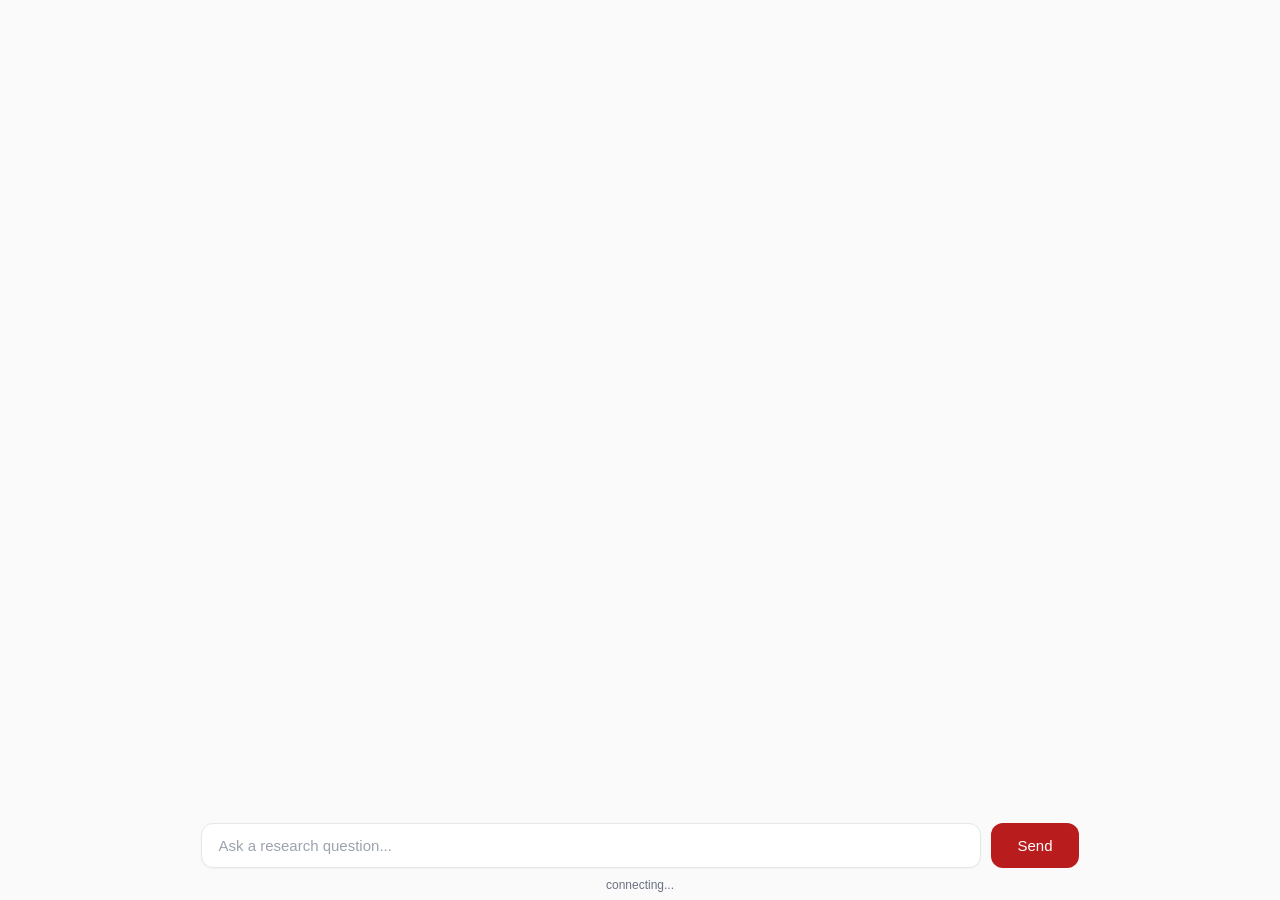
==== frontend/index.html @ 161e6a88 "added basic frontend" ====
<!DOCTYPE html>
<html lang="en">
<head>
<meta charset="UTF-8">
<meta name="viewport" content="width=device-width, initial-scale=1.0">
<title>Research Agent</title>
<style>
  :root {
    --red: #b91c1c;
    --red-hover: #991b1b;
    --red-tint: #fef2f2;
    --red-border: #fecaca;
    --bg: #fafafa;
    --surface: #ffffff;
    --border: #e5e7eb;
    --text: #111827;
    --text-secondary: #6b7280;
    --agent-bg: #f3f4f6;
  }

  * { box-sizing: border-box; margin: 0; padding: 0; }

  html, body { height: 100%; }

  body {
    font-family: Inter, -apple-system, BlinkMacSystemFont, "Segoe UI", Roboto, sans-serif;
    background: var(--bg);
    color: var(--text);
    display: flex;
    flex-direction: column;
    -webkit-font-smoothing: antialiased;
  }

  /* ---------- Status (bottom) ---------- */
  #status {
    position: fixed;
    bottom: 8px;
    left: 0;
    right: 0;
    text-align: center;
    font-size: 12px;
    color: var(--text-secondary);
    pointer-events: none;
  }

  /* ---------- Chat area ---------- */
  #chat {
    flex: 1;
    overflow-y: auto;
    width: 100%;
    max-width: 920px;
    margin: 0 auto;
    padding: 32px 40px;
    display: flex;
    flex-direction: column;
    gap: 18px;
  }

  /* Scrollbar */
  #chat::-webkit-scrollbar { width: 10px; }
  #chat::-webkit-scrollbar-track { background: transparent; }
  #chat::-webkit-scrollbar-thumb {
    background: #d1d5db;
    border-radius: 8px;
    border: 3px solid var(--bg);
  }
  #chat::-webkit-scrollbar-thumb:hover { background: #9ca3af; }

  /* ---------- Messages ---------- */
  .msg {
    max-width: 75%;
    padding: 14px 18px;
    border-radius: 14px;
    font-size: 15px;
    line-height: 1.65;
    white-space: pre-wrap;
    word-wrap: break-word;
  }
  .user {
    align-self: flex-end;
    background: var(--red-tint);
    border: 1px solid var(--red-border);
    color: var(--text);
    border-bottom-right-radius: 4px;
  }
  .agent {
    align-self: flex-start;
    background: var(--agent-bg);
    color: var(--text);
    border-bottom-left-radius: 4px;
  }
  .agent.question {
    border-left: 3px solid var(--red);
    background: var(--red-tint);
  }
  .system {
    align-self: center;
    font-size: 12px;
    color: var(--text-secondary);
    background: none;
    padding: 4px;
  }

  /* ---------- Composer ---------- */
  form {
    display: flex;
    justify-content: center;
    gap: 10px;
    padding: 16px 40px 32px;
    background: var(--bg);
    flex-shrink: 0;
  }
  input { max-width: 780px; }
  input {
    flex: 1;
    padding: 13px 16px;
    border-radius: 12px;
    border: 1px solid var(--border);
    background: var(--surface);
    color: var(--text);
    font-size: 15px;
    font-family: inherit;
    outline: none;
    box-shadow: 0 1px 2px rgba(17, 24, 39, 0.04);
    transition: border-color 0.15s ease, box-shadow 0.15s ease;
  }
  input::placeholder { color: #9ca3af; }
  input:focus {
    border-color: var(--red);
    box-shadow: 0 0 0 3px rgba(185, 28, 28, 0.08);
  }
  button {
    padding: 13px 26px;
    border-radius: 12px;
    border: none;
    background: var(--red);
    color: #fff;
    font-size: 15px;
    font-weight: 500;
    font-family: inherit;
    cursor: pointer;
    transition: background 0.15s ease, transform 0.05s ease;
  }
  button:hover:not(:disabled) { background: var(--red-hover); }
  button:active:not(:disabled) { transform: translateY(1px); }
  button:focus-visible {
    outline: none;
    box-shadow: 0 0 0 3px rgba(185, 28, 28, 0.25);
  }
  button:disabled { opacity: 0.45; cursor: not-allowed; }

  /* ---------- Responsive ---------- */
  @media (max-width: 640px) {
    #chat { padding: 20px; gap: 14px; }
    .msg { max-width: 88%; font-size: 14px; }
    form { padding: 12px 20px 18px; }
    button { padding: 13px 18px; }
  }
</style>
</head>
<body>
<header>
  <h1 style="display:none">Research Agent</h1>
  <span id="status">connecting...</span>
</header>
<div id="chat"></div>
<form id="form">
  <input id="input" autocomplete="off" placeholder="Ask a research question...">
  <button id="send">Send</button>
</form>

<script>
const chat = document.getElementById("chat");
const form = document.getElementById("form");
const input = document.getElementById("input");
const sendBtn = document.getElementById("send");
const statusEl = document.getElementById("status");

let ws = null;
let threadId = null;

// Backend URL — change if the server runs elsewhere
const API_HOST = "http://localhost:8000";

function addMsg(text, cls) {
  const div = document.createElement("div");
  div.className = "msg " + cls;
  div.textContent = text;
  chat.appendChild(div);
  chat.scrollTop = chat.scrollHeight;
  return div;
}

function setBusy(busy) {
  sendBtn.disabled = busy;
  input.disabled = busy;
}

async function connect() {
  const res = await fetch(`${API_HOST}/generate_thread_id`);
  threadId = (await res.json()).thread_id;

  const proto = API_HOST.startsWith("https") ? "wss" : "ws";
  ws = new WebSocket(`${proto}://${API_HOST.replace(/^https?:\/\//, "")}/ws/${threadId}`);

  ws.onopen = () => { statusEl.textContent = "connected"; };
  ws.onclose = () => { statusEl.textContent = "disconnected"; };
  ws.onmessage = (event) => {
    const msg = JSON.parse(event.data);
    if (msg.type === "response") {
      addMsg(msg.content, "agent");
      setBusy(false);
    } else if (msg.type === "agent_question") {
      addMsg(msg.content, "agent question");
      setBusy(false); // let the user answer
      pendingAnswer = true;
    } else if (msg.type === "status") {
      statusEl.textContent = msg.content;
    }
  };
}

let pendingAnswer = false;

form.addEventListener("submit", (e) => {
  e.preventDefault();
  const text = input.value.trim();
  if (!text || !ws || ws.readyState !== WebSocket.OPEN) return;
  addMsg(text, "user");
  input.value = "";
  if (pendingAnswer) {
    // This message is the answer to the agent's question
    ws.send(JSON.stringify({ type: "answer", content: text }));
    pendingAnswer = false;
  } else {
    ws.send(JSON.stringify({ type: "message", content: text }));
  }
  setBusy(true);
  statusEl.textContent = "thinking...";
});

connect();
</script>
</body>
</html>
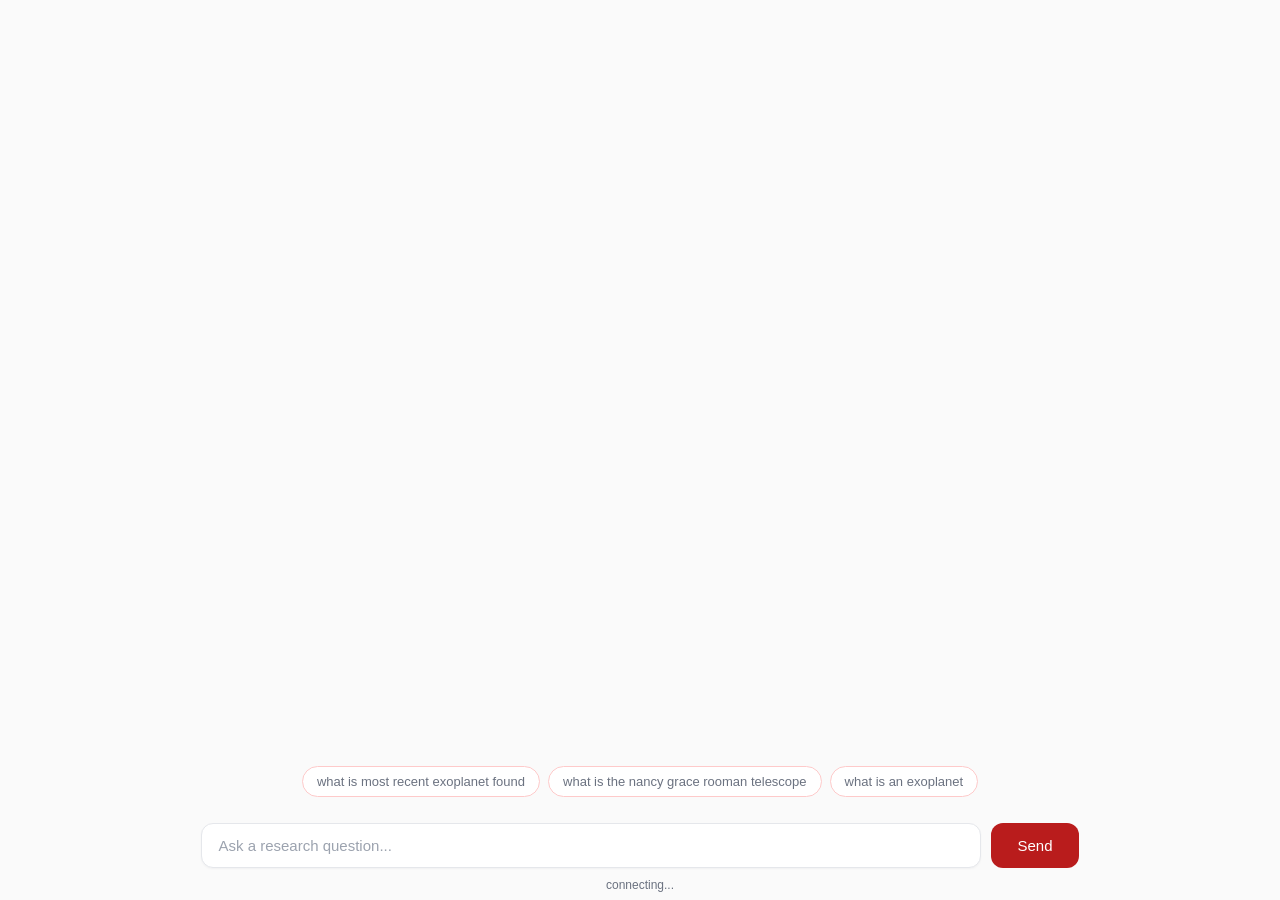
==== commit 3dd30451: "better files" ====
--- a/frontend/index.html
+++ b/frontend/index.html
@@ -88,10 +88,22 @@
     background: var(--agent-bg);
     color: var(--text);
     border-bottom-left-radius: 4px;
+    font-family: "Times New Roman", Times, Georgia, serif;
   }
   .agent.question {
     border-left: 3px solid var(--red);
     background: var(--red-tint);
+    font-family: inherit;
+  }
+  .agent.question .question-header {
+    display: block;
+    font-weight: 700;
+    font-size: 12px;
+    text-transform: uppercase;
+    letter-spacing: 0.06em;
+    color: var(--red);
+    margin-bottom: 6px;
+    font-family: Inter, -apple-system, BlinkMacSystemFont, "Segoe UI", Roboto, sans-serif;
   }
   .system {
     align-self: center;
@@ -99,6 +111,149 @@
     color: var(--text-secondary);
     background: none;
     padding: 4px;
+  }
+
+  /* ---------- Markdown rendering ---------- */
+  .msg.agent.md { white-space: normal; }
+  .md > *:first-child { margin-top: 0; }
+  .md > *:last-child { margin-bottom: 0; }
+  .md p { margin: 0.5em 0; }
+  .md h1, .md h2, .md h3, .md h4 {
+    margin: 0.8em 0 0.4em;
+    line-height: 1.3;
+    font-weight: 600;
+  }
+  .md h1 { font-size: 1.35em; }
+  .md h2 { font-size: 1.2em; }
+  .md h3 { font-size: 1.08em; }
+  .md ul, .md ol { margin: 0.5em 0; padding-left: 1.4em; }
+  .md li { margin: 0.25em 0; }
+  .md code {
+    background: rgba(17, 24, 39, 0.07);
+    padding: 0.15em 0.4em;
+    border-radius: 5px;
+    font-family: ui-monospace, SFMono-Regular, Consolas, monospace;
+    font-size: 0.88em;
+  }
+  .md pre {
+    background: #111827;
+    color: #f9fafb;
+    padding: 12px 14px;
+    border-radius: 10px;
+    overflow-x: auto;
+    margin: 0.6em 0;
+  }
+  .md pre code { background: none; padding: 0; color: inherit; font-size: 0.85em; }
+  .md blockquote {
+    border-left: 3px solid var(--red-border);
+    padding-left: 12px;
+    margin: 0.6em 0;
+    color: var(--text-secondary);
+  }
+  .md table { border-collapse: collapse; margin: 0.6em 0; width: 100%; }
+  .md th, .md td {
+    border: 1px solid var(--border);
+    padding: 6px 10px;
+    text-align: left;
+    font-size: 0.92em;
+  }
+  .md th { background: var(--red-tint); }
+  .md hr { border: none; border-top: 1px solid var(--border); margin: 0.8em 0; }
+
+  /* ---------- Citations ---------- */
+  .md a {
+    color: var(--red);
+    text-decoration: none;
+    border-bottom: 1px dotted var(--red-border);
+    transition: border-color 0.15s ease;
+    word-break: break-all;
+  }
+  .md a:hover {
+    border-bottom-style: solid;
+    text-decoration: underline;
+  }
+  /* Inline citation links like [1] or [text](source) get a subtle pill look when short */
+  .md a.cite-num {
+    display: inline-block;
+    background: var(--red-tint);
+    border: 1px solid var(--red-border);
+    border-bottom: 1px solid var(--red-border);
+    border-radius: 999px;
+    padding: 0 7px;
+    font-size: 0.78em;
+    font-weight: 600;
+    vertical-align: super;
+    line-height: 1.5;
+  }
+
+  /* ---------- Sources list ---------- */
+  .sources {
+    margin-top: 10px;
+    padding-top: 8px;
+    border-top: 1px dashed var(--border);
+    font-size: 13px;
+  }
+  .sources-title {
+    font-weight: 600;
+    color: var(--text-secondary);
+    font-size: 11px;
+    text-transform: uppercase;
+    letter-spacing: 0.06em;
+    margin-bottom: 5px;
+  }
+  .sources ol { padding-left: 18px; margin: 0; }
+  .sources li { margin: 2px 0; }
+  .sources a { color: var(--red); word-break: break-all; }
+
+  /* ---------- Collapsible tool updates ---------- */
+  details.tool-updates {
+    align-self: flex-start;
+    max-width: 75%;
+    margin: -10px 0 0 14px;
+    font-size: 13px;
+    color: var(--text-secondary);
+  }
+  details.tool-updates summary {
+    cursor: pointer;
+    user-select: none;
+    display: inline-flex;
+    align-items: center;
+    gap: 6px;
+    padding: 4px 10px;
+    border-radius: 8px;
+    background: var(--agent-bg);
+    border: 1px solid var(--border);
+    transition: background 0.15s ease;
+  }
+  details.tool-updates summary:hover { background: #e9eaec; }
+  details.tool-updates summary::-webkit-details-marker { display: none; }
+  details.tool-updates summary::before {
+    content: "▸";
+    font-size: 11px;
+    transition: transform 0.15s ease;
+  }
+  details.tool-updates[open] summary::before { transform: rotate(90deg); }
+  details.tool-updates .updates-body {
+    margin-top: 6px;
+    padding: 8px 12px;
+    background: var(--surface);
+    border: 1px solid var(--border);
+    border-radius: 10px;
+    max-height: 260px;
+    overflow-y: auto;
+  }
+  .update-entry {
+    padding: 5px 0;
+    border-bottom: 1px dashed var(--border);
+    white-space: pre-wrap;
+    word-break: break-word;
+  }
+  .update-entry:last-child { border-bottom: none; }
+  .update-meta {
+    font-size: 11px;
+    color: #9ca3af;
+    font-family: ui-monospace, Consolas, monospace;
+    margin-bottom: 2px;
   }
 
   /* ---------- Composer ---------- */
@@ -149,6 +304,31 @@
   }
   button:disabled { opacity: 0.45; cursor: not-allowed; }
 
+  /* ---------- Example prompts ---------- */
+  #examples {
+    display: flex;
+    justify-content: center;
+    flex-wrap: wrap;
+    gap: 8px;
+    padding: 0 40px 10px;
+    background: var(--bg);
+    flex-shrink: 0;
+  }
+  .example {
+    padding: 7px 14px;
+    border-radius: 999px;
+    border: 1px solid var(--red-border);
+    background: var(--surface);
+    color: var(--text-secondary);
+    font-size: 13px;
+    font-weight: 400;
+  }
+  .example:hover:not(:disabled) {
+    background: var(--red-tint);
+    color: var(--red);
+    border-color: var(--red);
+  }
+
   /* ---------- Responsive ---------- */
   @media (max-width: 640px) {
     #chat { padding: 20px; gap: 14px; }
@@ -164,6 +344,11 @@
   <span id="status">connecting...</span>
 </header>
 <div id="chat"></div>
+<div id="examples">
+  <button class="example" type="button">what is most recent exoplanet found</button>
+  <button class="example" type="button">what is the nancy grace rooman telescope</button>
+  <button class="example" type="button">what is an exoplanet</button>
+</div>
 <form id="form">
   <input id="input" autocomplete="off" placeholder="Ask a research question...">
   <button id="send">Send</button>
@@ -178,9 +363,116 @@
 
 let ws = null;
 let threadId = null;
+// Tracks the collapsible tool-updates panel for the current user question
+let currentToolPanel = null;
 
 // Backend URL — change if the server runs elsewhere
 const API_HOST = "http://localhost:8000";
+
+/* ---------- Minimal Markdown renderer (no dependencies) ---------- */
+function escapeHtml(s) {
+  return s.replace(/&/g, "&amp;").replace(/</g, "&lt;").replace(/>/g, "&gt;");
+}
+
+function renderMarkdown(md) {
+  let text = escapeHtml(md);
+
+  // Fenced code blocks first
+  const codeBlocks = [];
+  text = text.replace(/```(\w*)\n([\s\S]*?)```/g, (_, lang, code) => {
+    codeBlocks.push(`<pre><code>${code}</code></pre>`);
+    return `\u0000CODE${codeBlocks.length - 1}\u0000`;
+  });
+
+  // Inline code
+  const inlineCodes = [];
+  text = text.replace(/`([^`\n]+)`/g, (_, code) => {
+    inlineCodes.push(`<code>${code}</code>`);
+    return `\u0000IC${inlineCodes.length - 1}\u0000`;
+  });
+
+  // Links: [text](url)
+  text = text.replace(/\[([^\]]+)\]\((https?:\/\/[^\s)]+)\)/g, (_, label, url) => {
+    const isCiteNum = /^\[\d+\]$|^\d+$/.test(label.trim());
+    const cls = isCiteNum ? ' class="cite-num"' : "";
+    const title = isCiteNum ? ` title="${url}"` : "";
+    return `<a href="${url}" target="_blank" rel="noopener noreferrer"${cls}${title}>${label}</a>`;
+  });
+  // Bare URLs
+  text = text.replace(/(^|[\s(])(https?:\/\/[^\s<)]+)/g,
+    '$1<a href="$2" target="_blank" rel="noopener noreferrer">$2</a>');
+
+  // Bold / italic / strikethrough
+  text = text.replace(/\*\*\*([^*]+)\*\*\*/g, "<strong><em>$1</em></strong>");
+  text = text.replace(/\*\*([^*]+)\*\*/g, "<strong>$1</strong>");
+  text = text.replace(/(^|\W)\*([^*\n]+)\*(?=\W|$)/g, "$1<em>$2</em>");
+  text = text.replace(/~~([^~]+)~~/g, "<del>$1</del>");
+
+  // Headings
+  text = text.replace(/^#### (.+)$/gm, "<h4>$1</h4>");
+  text = text.replace(/^### (.+)$/gm, "<h3>$1</h3>");
+  text = text.replace(/^## (.+)$/gm, "<h2>$1</h2>");
+  text = text.replace(/^# (.+)$/gm, "<h1>$1</h1>");
+
+  // Blockquote
+  text = text.replace(/^&gt; ?(.+)$/gm, "<blockquote>$1</blockquote>");
+
+  // Horizontal rule
+  text = text.replace(/^---+$/gm, "<hr>");
+
+  // Unordered lists (group consecutive lines)
+  text = text.replace(/(?:^[-*] .+(?:\n|$))+/gm, (block) => {
+    const items = block.trim().split("\n").map(l => `<li>${l.replace(/^[-*] /, "")}</li>`).join("");
+    return `<ul>${items}</ul>\n`;
+  });
+  // Ordered lists
+  text = text.replace(/(?:^\d+\. .+(?:\n|$))+/gm, (block) => {
+    const items = block.trim().split("\n").map(l => `<li>${l.replace(/^\d+\. /, "")}</li>`).join("");
+    return `<ol>${items}</ol>\n`;
+  });
+
+  // Paragraphs: remaining non-empty lines not already block-level
+  text = text.split(/\n{2,}/).map(chunk => {
+    const t = chunk.trim();
+    if (!t) return "";
+    if (/^<(h\d|ul|ol|pre|blockquote|hr|table|div)/.test(t)) return t;
+    return `<p>${t.replace(/\n/g, "<br>")}</p>`;
+  }).join("\n");
+
+  // Restore code placeholders
+  text = text.replace(/\u0000CODE(\d+)\u0000/g, (_, i) => codeBlocks[i]);
+  text = text.replace(/\u0000IC(\d+)\u0000/g, (_, i) => inlineCodes[i]);
+
+  return text;
+}
+
+function renderAgentMessage(text) {
+  const div = document.createElement("div");
+  div.className = "msg agent md";
+  div.innerHTML = renderMarkdown(text);
+
+  // Collect all links into a "Sources" section at the bottom
+  const links = [...div.querySelectorAll("a[href^='http']")];
+  const unique = new Map();
+  links.forEach(a => {
+    const href = a.href;
+    if (!unique.has(href)) unique.set(href, a.textContent.trim() || href);
+  });
+  if (unique.size > 0) {
+    const src = document.createElement("div");
+    src.className = "sources";
+    src.innerHTML =
+      '<div class="sources-title">Sources</div>' +
+      '<ol>' + [...unique.entries()].map(([href, label]) =>
+        `<li><a href="${href}" target="_blank" rel="noopener noreferrer">${escapeHtml(label)}</a></li>`
+      ).join("") + '</ol>';
+    div.appendChild(src);
+  }
+
+  chat.appendChild(div);
+  chat.scrollTop = chat.scrollHeight;
+  return div;
+}
 
 function addMsg(text, cls) {
   const div = document.createElement("div");
@@ -191,6 +483,37 @@
   return div;
 }
 
+function getToolPanel() {
+  if (!currentToolPanel || !currentToolPanel.isConnected) {
+    currentToolPanel = document.createElement("details");
+    currentToolPanel.className = "tool-updates";
+    currentToolPanel.innerHTML =
+      '<summary><span class="updates-count">0</span> agent steps</summary>' +
+      '<div class="updates-body"></div>';
+    chat.appendChild(currentToolPanel);
+  }
+  return currentToolPanel;
+}
+
+function addToolUpdate(msg) {
+  const panel = getToolPanel();
+  const body = panel.querySelector(".updates-body");
+  const count = panel.querySelector(".updates-count");
+
+  const entry = document.createElement("div");
+  entry.className = "update-entry";
+  entry.innerHTML =
+    `<div class="update-meta">${escapeHtml(msg.timestamp)} · ${escapeHtml(msg.function)}</div>` +
+    escapeHtml(msg.content);
+  body.appendChild(entry);
+  body.scrollTop = body.scrollHeight;
+
+  count.textContent = body.children.length;
+  // Auto-open briefly so the user sees activity, they can collapse it
+  panel.open = true;
+  chat.scrollTop = chat.scrollHeight;
+}
+
 function setBusy(busy) {
   sendBtn.disabled = busy;
   input.disabled = busy;
@@ -208,12 +531,19 @@
   ws.onmessage = (event) => {
     const msg = JSON.parse(event.data);
     if (msg.type === "response") {
-      addMsg(msg.content, "agent");
+      renderAgentMessage(msg.content);
       setBusy(false);
     } else if (msg.type === "agent_question") {
-      addMsg(msg.content, "agent question");
+      const div = addMsg("", "agent question");
+      const header = document.createElement("span");
+      header.className = "question-header";
+      header.textContent = "Question";
+      div.appendChild(header);
+      div.appendChild(document.createTextNode(msg.content));
       setBusy(false); // let the user answer
       pendingAnswer = true;
+    } else if (msg.type === "tool_update") {
+      addToolUpdate(msg);
     } else if (msg.type === "status") {
       statusEl.textContent = msg.content;
     }
@@ -228,6 +558,7 @@
   if (!text || !ws || ws.readyState !== WebSocket.OPEN) return;
   addMsg(text, "user");
   input.value = "";
+  currentToolPanel = null; // new question → fresh collapsible panel
   if (pendingAnswer) {
     // This message is the answer to the agent's question
     ws.send(JSON.stringify({ type: "answer", content: text }));
@@ -239,6 +570,14 @@
   statusEl.textContent = "thinking...";
 });
 
+// Example prompt chips — fill and submit
+document.querySelectorAll(".example").forEach(btn => {
+  btn.addEventListener("click", () => {
+    input.value = btn.textContent;
+    form.dispatchEvent(new Event("submit", { cancelable: true }));
+  });
+});
+
 connect();
 </script>
 </body>
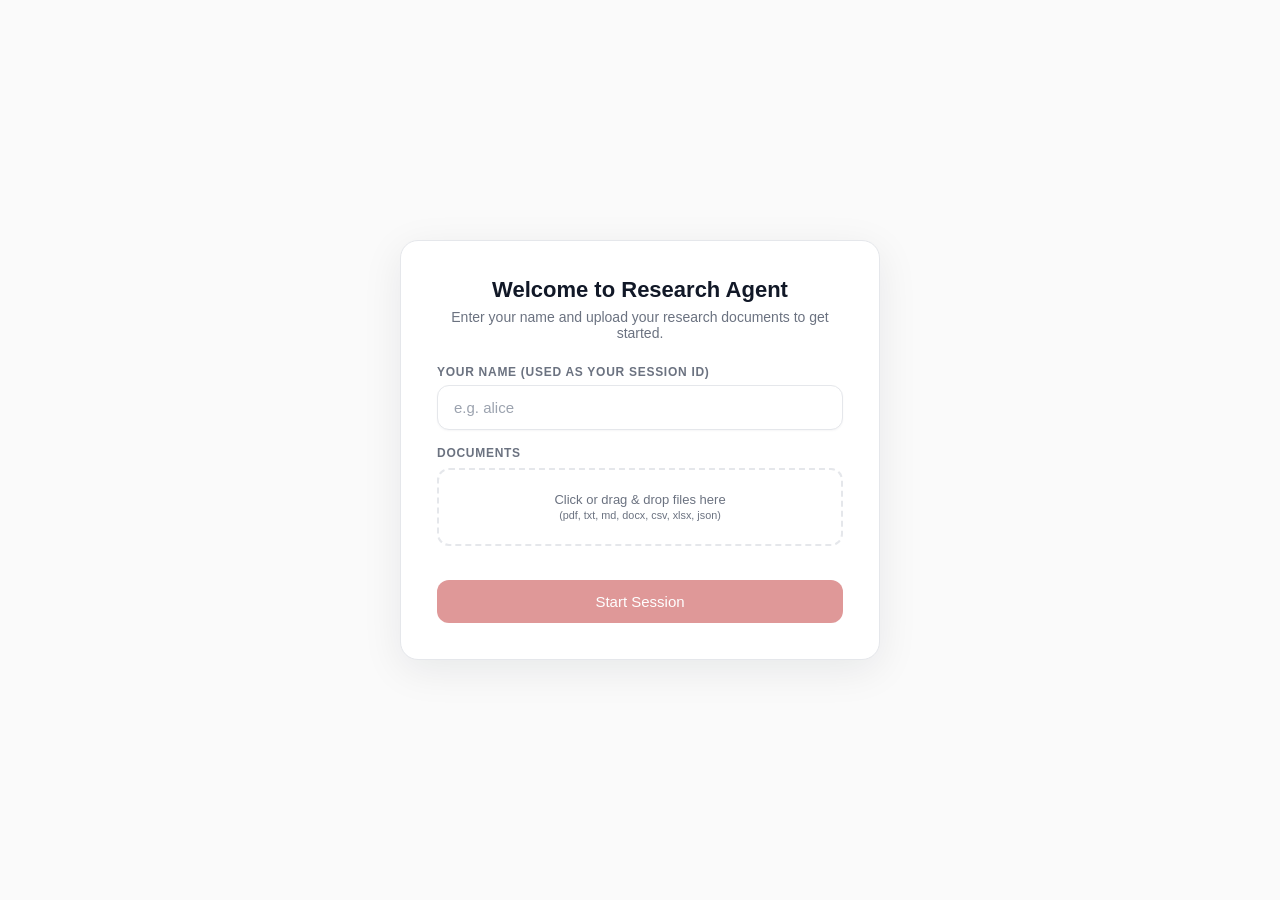
==== commit b7dfbd3f: "req file and starting README" ====
--- a/frontend/index.html
+++ b/frontend/index.html
@@ -329,6 +329,102 @@
     border-color: var(--red);
   }
 
+  /* ---------- Onboarding / setup screen ---------- */
+  #setup {
+    position: fixed;
+    inset: 0;
+    background: var(--bg);
+    display: flex;
+    align-items: center;
+    justify-content: center;
+    z-index: 100;
+  }
+  #setup.hidden { display: none; }
+  .setup-card {
+    width: min(480px, 92vw);
+    background: var(--surface);
+    border: 1px solid var(--border);
+    border-radius: 18px;
+    padding: 36px;
+    box-shadow: 0 10px 40px rgba(17, 24, 39, 0.08);
+    text-align: center;
+  }
+  .setup-card h2 {
+    font-size: 22px;
+    font-weight: 700;
+    margin-bottom: 6px;
+  }
+  .setup-card p.sub {
+    color: var(--text-secondary);
+    font-size: 14px;
+    margin-bottom: 24px;
+  }
+  .setup-card label {
+    display: block;
+    text-align: left;
+    font-size: 12px;
+    font-weight: 600;
+    text-transform: uppercase;
+    letter-spacing: 0.06em;
+    color: var(--text-secondary);
+    margin: 16px 0 6px;
+  }
+  .setup-card input[type="text"] {
+    width: 100%;
+    flex: unset;
+    max-width: none;
+  }
+  .file-drop {
+    margin-top: 8px;
+    border: 2px dashed var(--border);
+    border-radius: 12px;
+    padding: 22px 14px;
+    color: var(--text-secondary);
+    font-size: 13px;
+    cursor: pointer;
+    transition: border-color 0.15s ease, background 0.15s ease;
+  }
+  .file-drop:hover, .file-drop.dragover {
+    border-color: var(--red);
+    background: var(--red-tint);
+    color: var(--red);
+  }
+  #fileList {
+    text-align: left;
+    font-size: 13px;
+    color: var(--text-secondary);
+    margin-top: 10px;
+    max-height: 120px;
+    overflow-y: auto;
+  }
+  #fileList div { padding: 2px 0; word-break: break-all; }
+  #startBtn { width: 100%; margin-top: 24px; }
+
+  /* ---------- Progress bar ---------- */
+  #progressWrap { display: none; margin-top: 22px; text-align: left; }
+  #progressWrap.active { display: block; }
+  #progressLabel {
+    font-size: 13px;
+    color: var(--text-secondary);
+    margin-bottom: 8px;
+    white-space: pre-wrap;
+    word-break: break-word;
+  }
+  .progress-track {
+    height: 10px;
+    background: var(--agent-bg);
+    border-radius: 999px;
+    overflow: hidden;
+    border: 1px solid var(--border);
+  }
+  #progressBar {
+    height: 100%;
+    width: 0%;
+    background: linear-gradient(90deg, var(--red), #ef4444);
+    border-radius: 999px;
+    transition: width 0.3s ease;
+  }
+
   /* ---------- Responsive ---------- */
   @media (max-width: 640px) {
     #chat { padding: 20px; gap: 14px; }
@@ -339,6 +435,32 @@
 </style>
 </head>
 <body>
+<!-- ---------- Onboarding screen ---------- -->
+<div id="setup">
+  <div class="setup-card">
+    <h2>Welcome to Research Agent</h2>
+    <p class="sub">Enter your name and upload your research documents to get started.</p>
+
+    <label for="username">Your name (used as your session id)</label>
+    <input type="text" id="username" autocomplete="off" placeholder="e.g. alice">
+
+    <label>Documents</label>
+    <div id="fileDrop" class="file-drop">Click or drag &amp; drop files here<br>
+      <small>(pdf, txt, md, docx, csv, xlsx, json)</small>
+    </div>
+    <input type="file" id="fileInput" multiple hidden
+           accept=".pdf,.txt,.md,.docx,.csv,.xlsx,.json">
+    <div id="fileList"></div>
+
+    <button id="startBtn" disabled>Start Session</button>
+
+    <div id="progressWrap">
+      <div id="progressLabel"></div>
+      <div class="progress-track"><div id="progressBar"></div></div>
+    </div>
+  </div>
+</div>
+
 <header>
   <h1 style="display:none">Research Agent</h1>
   <span id="status">connecting...</span>
@@ -519,9 +641,10 @@
   input.disabled = busy;
 }
 
-async function connect() {
+async function connect(threadId) {
   const res = await fetch(`${API_HOST}/generate_thread_id`);
-  threadId = (await res.json()).thread_id;
+  // Use the username (session id) if provided, otherwise fall back to a random id
+  threadId = threadId || ((await res.json()).thread_id);
 
   const proto = API_HOST.startsWith("https") ? "wss" : "ws";
   ws = new WebSocket(`${proto}://${API_HOST.replace(/^https?:\/\//, "")}/ws/${threadId}`);
@@ -578,7 +701,88 @@
   });
 });
 
-connect();
+/* ---------- Onboarding / setup flow ---------- */
+const setupEl = document.getElementById("setup");
+const usernameInput = document.getElementById("username");
+const fileInput = document.getElementById("fileInput");
+const fileDrop = document.getElementById("fileDrop");
+const fileList = document.getElementById("fileList");
+const startBtn = document.getElementById("startBtn");
+const progressWrap = document.getElementById("progressWrap");
+const progressLabel = document.getElementById("progressLabel");
+const progressBar = document.getElementById("progressBar");
+
+let selectedFiles = [];
+
+function refreshFileList() {
+  fileList.innerHTML = selectedFiles.map(f => `<div>📄 ${escapeHtml(f.name)}</div>`).join("");
+  startBtn.disabled = !usernameInput.value.trim() || selectedFiles.length === 0;
+}
+
+usernameInput.addEventListener("input", refreshFileList);
+
+fileDrop.addEventListener("click", () => fileInput.click());
+fileInput.addEventListener("change", () => {
+  selectedFiles = [...selectedFiles, ...fileInput.files];
+  fileInput.value = "";
+  refreshFileList();
+});
+["dragover", "dragenter"].forEach(ev =>
+  fileDrop.addEventListener(ev, e => { e.preventDefault(); fileDrop.classList.add("dragover"); }));
+["dragleave", "drop"].forEach(ev =>
+  fileDrop.addEventListener(ev, e => { e.preventDefault(); fileDrop.classList.remove("dragover"); }));
+fileDrop.addEventListener("drop", e => {
+  selectedFiles = [...selectedFiles, ...e.dataTransfer.files];
+  refreshFileList();
+});
+
+startBtn.addEventListener("click", async () => {
+  const username = usernameInput.value.trim();
+  if (!username || selectedFiles.length === 0) return;
+
+  startBtn.disabled = true;
+  usernameInput.disabled = true;
+  progressWrap.classList.add("active");
+
+  const fd = new FormData();
+  fd.append("username", username);
+  selectedFiles.forEach(f => fd.append("files", f));
+
+  try {
+    const res = await fetch(`${API_HOST}/setup`, { method: "POST", body: fd });
+    const reader = res.body.getReader();
+    const decoder = new TextDecoder();
+    let buffer = "";
+
+    while (true) {
+      const { done, value } = await reader.read();
+      if (done) break;
+      buffer += decoder.decode(value, { stream: true });
+      const lines = buffer.split("\n");
+      buffer = lines.pop();
+      for (const line of lines) {
+        if (!line.trim()) continue;
+        const p = JSON.parse(line);
+        if (p.stage === "index" && p.total > 0) {
+          progressBar.style.width = `${Math.round((p.current / p.total) * 100)}%`;
+        }
+        progressLabel.textContent = p.message || "";
+      }
+    }
+
+    // Done → hide onboarding and enter the chat with the username as session id
+    progressBar.style.width = "100%";
+    setTimeout(() => {
+      setupEl.classList.add("hidden");
+      connect(username);
+      addMsg(`Session started for "${username}" — ask a research question!`, "system");
+    }, 400);
+  } catch (err) {
+    progressLabel.textContent = "Upload failed: " + err.message;
+    startBtn.disabled = false;
+    usernameInput.disabled = false;
+  }
+});
 </script>
 </body>
 </html>
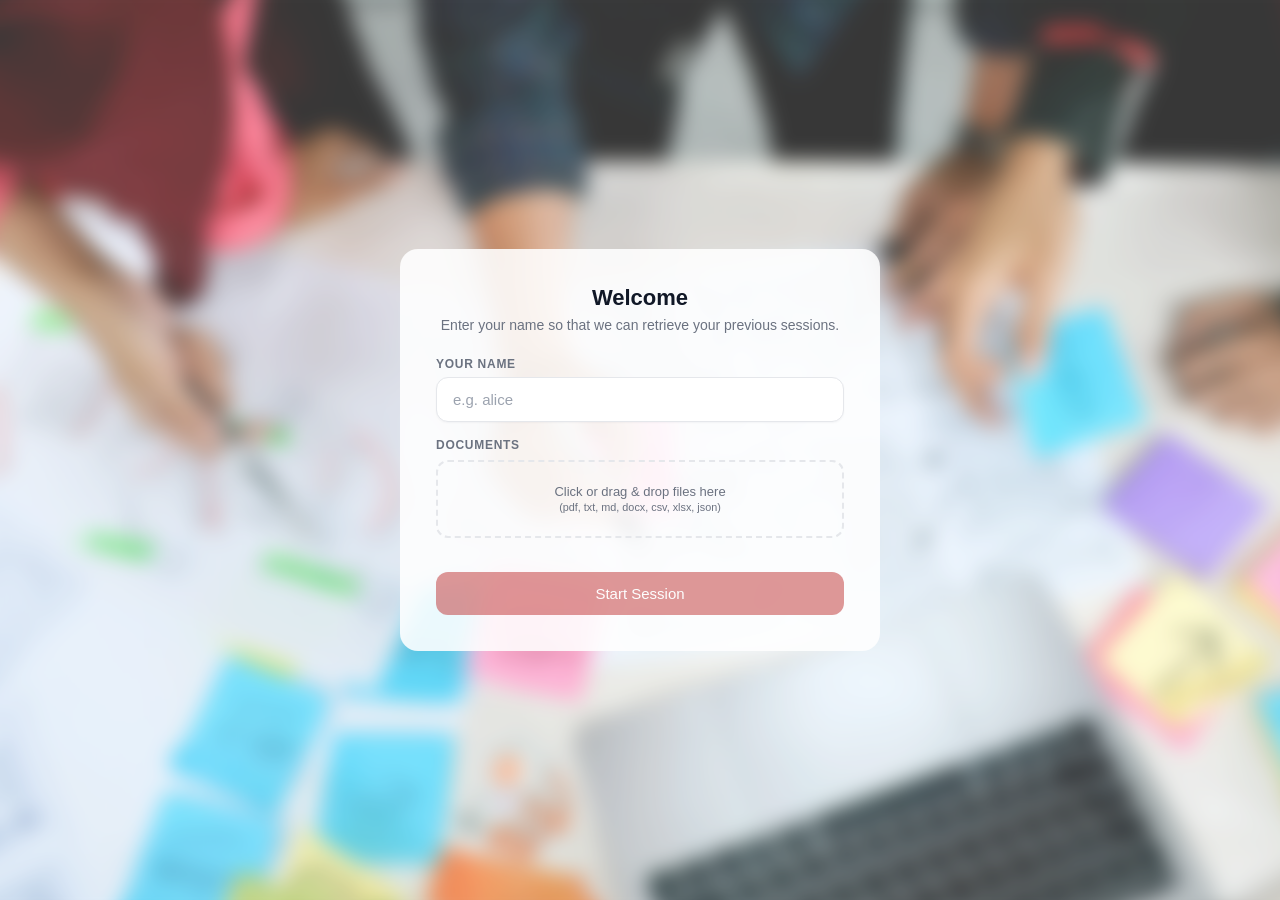
==== commit 18971c4b: "seperated frontend files" ====
--- a/frontend/index.html
+++ b/frontend/index.html
@@ -3,445 +3,17 @@
 <head>
 <meta charset="UTF-8">
 <meta name="viewport" content="width=device-width, initial-scale=1.0">
-<title>Research Agent</title>
-<style>
-  :root {
-    --red: #b91c1c;
-    --red-hover: #991b1b;
-    --red-tint: #fef2f2;
-    --red-border: #fecaca;
-    --bg: #fafafa;
-    --surface: #ffffff;
-    --border: #e5e7eb;
-    --text: #111827;
-    --text-secondary: #6b7280;
-    --agent-bg: #f3f4f6;
-  }
-
-  * { box-sizing: border-box; margin: 0; padding: 0; }
-
-  html, body { height: 100%; }
-
-  body {
-    font-family: Inter, -apple-system, BlinkMacSystemFont, "Segoe UI", Roboto, sans-serif;
-    background: var(--bg);
-    color: var(--text);
-    display: flex;
-    flex-direction: column;
-    -webkit-font-smoothing: antialiased;
-  }
-
-  /* ---------- Status (bottom) ---------- */
-  #status {
-    position: fixed;
-    bottom: 8px;
-    left: 0;
-    right: 0;
-    text-align: center;
-    font-size: 12px;
-    color: var(--text-secondary);
-    pointer-events: none;
-  }
-
-  /* ---------- Chat area ---------- */
-  #chat {
-    flex: 1;
-    overflow-y: auto;
-    width: 100%;
-    max-width: 920px;
-    margin: 0 auto;
-    padding: 32px 40px;
-    display: flex;
-    flex-direction: column;
-    gap: 18px;
-  }
-
-  /* Scrollbar */
-  #chat::-webkit-scrollbar { width: 10px; }
-  #chat::-webkit-scrollbar-track { background: transparent; }
-  #chat::-webkit-scrollbar-thumb {
-    background: #d1d5db;
-    border-radius: 8px;
-    border: 3px solid var(--bg);
-  }
-  #chat::-webkit-scrollbar-thumb:hover { background: #9ca3af; }
-
-  /* ---------- Messages ---------- */
-  .msg {
-    max-width: 75%;
-    padding: 14px 18px;
-    border-radius: 14px;
-    font-size: 15px;
-    line-height: 1.65;
-    white-space: pre-wrap;
-    word-wrap: break-word;
-  }
-  .user {
-    align-self: flex-end;
-    background: var(--red-tint);
-    border: 1px solid var(--red-border);
-    color: var(--text);
-    border-bottom-right-radius: 4px;
-  }
-  .agent {
-    align-self: flex-start;
-    background: var(--agent-bg);
-    color: var(--text);
-    border-bottom-left-radius: 4px;
-    font-family: "Times New Roman", Times, Georgia, serif;
-  }
-  .agent.question {
-    border-left: 3px solid var(--red);
-    background: var(--red-tint);
-    font-family: inherit;
-  }
-  .agent.question .question-header {
-    display: block;
-    font-weight: 700;
-    font-size: 12px;
-    text-transform: uppercase;
-    letter-spacing: 0.06em;
-    color: var(--red);
-    margin-bottom: 6px;
-    font-family: Inter, -apple-system, BlinkMacSystemFont, "Segoe UI", Roboto, sans-serif;
-  }
-  .system {
-    align-self: center;
-    font-size: 12px;
-    color: var(--text-secondary);
-    background: none;
-    padding: 4px;
-  }
-
-  /* ---------- Markdown rendering ---------- */
-  .msg.agent.md { white-space: normal; }
-  .md > *:first-child { margin-top: 0; }
-  .md > *:last-child { margin-bottom: 0; }
-  .md p { margin: 0.5em 0; }
-  .md h1, .md h2, .md h3, .md h4 {
-    margin: 0.8em 0 0.4em;
-    line-height: 1.3;
-    font-weight: 600;
-  }
-  .md h1 { font-size: 1.35em; }
-  .md h2 { font-size: 1.2em; }
-  .md h3 { font-size: 1.08em; }
-  .md ul, .md ol { margin: 0.5em 0; padding-left: 1.4em; }
-  .md li { margin: 0.25em 0; }
-  .md code {
-    background: rgba(17, 24, 39, 0.07);
-    padding: 0.15em 0.4em;
-    border-radius: 5px;
-    font-family: ui-monospace, SFMono-Regular, Consolas, monospace;
-    font-size: 0.88em;
-  }
-  .md pre {
-    background: #111827;
-    color: #f9fafb;
-    padding: 12px 14px;
-    border-radius: 10px;
-    overflow-x: auto;
-    margin: 0.6em 0;
-  }
-  .md pre code { background: none; padding: 0; color: inherit; font-size: 0.85em; }
-  .md blockquote {
-    border-left: 3px solid var(--red-border);
-    padding-left: 12px;
-    margin: 0.6em 0;
-    color: var(--text-secondary);
-  }
-  .md table { border-collapse: collapse; margin: 0.6em 0; width: 100%; }
-  .md th, .md td {
-    border: 1px solid var(--border);
-    padding: 6px 10px;
-    text-align: left;
-    font-size: 0.92em;
-  }
-  .md th { background: var(--red-tint); }
-  .md hr { border: none; border-top: 1px solid var(--border); margin: 0.8em 0; }
-
-  /* ---------- Citations ---------- */
-  .md a {
-    color: var(--red);
-    text-decoration: none;
-    border-bottom: 1px dotted var(--red-border);
-    transition: border-color 0.15s ease;
-    word-break: break-all;
-  }
-  .md a:hover {
-    border-bottom-style: solid;
-    text-decoration: underline;
-  }
-  /* Inline citation links like [1] or [text](source) get a subtle pill look when short */
-  .md a.cite-num {
-    display: inline-block;
-    background: var(--red-tint);
-    border: 1px solid var(--red-border);
-    border-bottom: 1px solid var(--red-border);
-    border-radius: 999px;
-    padding: 0 7px;
-    font-size: 0.78em;
-    font-weight: 600;
-    vertical-align: super;
-    line-height: 1.5;
-  }
-
-  /* ---------- Sources list ---------- */
-  .sources {
-    margin-top: 10px;
-    padding-top: 8px;
-    border-top: 1px dashed var(--border);
-    font-size: 13px;
-  }
-  .sources-title {
-    font-weight: 600;
-    color: var(--text-secondary);
-    font-size: 11px;
-    text-transform: uppercase;
-    letter-spacing: 0.06em;
-    margin-bottom: 5px;
-  }
-  .sources ol { padding-left: 18px; margin: 0; }
-  .sources li { margin: 2px 0; }
-  .sources a { color: var(--red); word-break: break-all; }
-
-  /* ---------- Collapsible tool updates ---------- */
-  details.tool-updates {
-    align-self: flex-start;
-    max-width: 75%;
-    margin: -10px 0 0 14px;
-    font-size: 13px;
-    color: var(--text-secondary);
-  }
-  details.tool-updates summary {
-    cursor: pointer;
-    user-select: none;
-    display: inline-flex;
-    align-items: center;
-    gap: 6px;
-    padding: 4px 10px;
-    border-radius: 8px;
-    background: var(--agent-bg);
-    border: 1px solid var(--border);
-    transition: background 0.15s ease;
-  }
-  details.tool-updates summary:hover { background: #e9eaec; }
-  details.tool-updates summary::-webkit-details-marker { display: none; }
-  details.tool-updates summary::before {
-    content: "▸";
-    font-size: 11px;
-    transition: transform 0.15s ease;
-  }
-  details.tool-updates[open] summary::before { transform: rotate(90deg); }
-  details.tool-updates .updates-body {
-    margin-top: 6px;
-    padding: 8px 12px;
-    background: var(--surface);
-    border: 1px solid var(--border);
-    border-radius: 10px;
-    max-height: 260px;
-    overflow-y: auto;
-  }
-  .update-entry {
-    padding: 5px 0;
-    border-bottom: 1px dashed var(--border);
-    white-space: pre-wrap;
-    word-break: break-word;
-  }
-  .update-entry:last-child { border-bottom: none; }
-  .update-meta {
-    font-size: 11px;
-    color: #9ca3af;
-    font-family: ui-monospace, Consolas, monospace;
-    margin-bottom: 2px;
-  }
-
-  /* ---------- Composer ---------- */
-  form {
-    display: flex;
-    justify-content: center;
-    gap: 10px;
-    padding: 16px 40px 32px;
-    background: var(--bg);
-    flex-shrink: 0;
-  }
-  input { max-width: 780px; }
-  input {
-    flex: 1;
-    padding: 13px 16px;
-    border-radius: 12px;
-    border: 1px solid var(--border);
-    background: var(--surface);
-    color: var(--text);
-    font-size: 15px;
-    font-family: inherit;
-    outline: none;
-    box-shadow: 0 1px 2px rgba(17, 24, 39, 0.04);
-    transition: border-color 0.15s ease, box-shadow 0.15s ease;
-  }
-  input::placeholder { color: #9ca3af; }
-  input:focus {
-    border-color: var(--red);
-    box-shadow: 0 0 0 3px rgba(185, 28, 28, 0.08);
-  }
-  button {
-    padding: 13px 26px;
-    border-radius: 12px;
-    border: none;
-    background: var(--red);
-    color: #fff;
-    font-size: 15px;
-    font-weight: 500;
-    font-family: inherit;
-    cursor: pointer;
-    transition: background 0.15s ease, transform 0.05s ease;
-  }
-  button:hover:not(:disabled) { background: var(--red-hover); }
-  button:active:not(:disabled) { transform: translateY(1px); }
-  button:focus-visible {
-    outline: none;
-    box-shadow: 0 0 0 3px rgba(185, 28, 28, 0.25);
-  }
-  button:disabled { opacity: 0.45; cursor: not-allowed; }
-
-  /* ---------- Example prompts ---------- */
-  #examples {
-    display: flex;
-    justify-content: center;
-    flex-wrap: wrap;
-    gap: 8px;
-    padding: 0 40px 10px;
-    background: var(--bg);
-    flex-shrink: 0;
-  }
-  .example {
-    padding: 7px 14px;
-    border-radius: 999px;
-    border: 1px solid var(--red-border);
-    background: var(--surface);
-    color: var(--text-secondary);
-    font-size: 13px;
-    font-weight: 400;
-  }
-  .example:hover:not(:disabled) {
-    background: var(--red-tint);
-    color: var(--red);
-    border-color: var(--red);
-  }
-
-  /* ---------- Onboarding / setup screen ---------- */
-  #setup {
-    position: fixed;
-    inset: 0;
-    background: var(--bg);
-    display: flex;
-    align-items: center;
-    justify-content: center;
-    z-index: 100;
-  }
-  #setup.hidden { display: none; }
-  .setup-card {
-    width: min(480px, 92vw);
-    background: var(--surface);
-    border: 1px solid var(--border);
-    border-radius: 18px;
-    padding: 36px;
-    box-shadow: 0 10px 40px rgba(17, 24, 39, 0.08);
-    text-align: center;
-  }
-  .setup-card h2 {
-    font-size: 22px;
-    font-weight: 700;
-    margin-bottom: 6px;
-  }
-  .setup-card p.sub {
-    color: var(--text-secondary);
-    font-size: 14px;
-    margin-bottom: 24px;
-  }
-  .setup-card label {
-    display: block;
-    text-align: left;
-    font-size: 12px;
-    font-weight: 600;
-    text-transform: uppercase;
-    letter-spacing: 0.06em;
-    color: var(--text-secondary);
-    margin: 16px 0 6px;
-  }
-  .setup-card input[type="text"] {
-    width: 100%;
-    flex: unset;
-    max-width: none;
-  }
-  .file-drop {
-    margin-top: 8px;
-    border: 2px dashed var(--border);
-    border-radius: 12px;
-    padding: 22px 14px;
-    color: var(--text-secondary);
-    font-size: 13px;
-    cursor: pointer;
-    transition: border-color 0.15s ease, background 0.15s ease;
-  }
-  .file-drop:hover, .file-drop.dragover {
-    border-color: var(--red);
-    background: var(--red-tint);
-    color: var(--red);
-  }
-  #fileList {
-    text-align: left;
-    font-size: 13px;
-    color: var(--text-secondary);
-    margin-top: 10px;
-    max-height: 120px;
-    overflow-y: auto;
-  }
-  #fileList div { padding: 2px 0; word-break: break-all; }
-  #startBtn { width: 100%; margin-top: 24px; }
-
-  /* ---------- Progress bar ---------- */
-  #progressWrap { display: none; margin-top: 22px; text-align: left; }
-  #progressWrap.active { display: block; }
-  #progressLabel {
-    font-size: 13px;
-    color: var(--text-secondary);
-    margin-bottom: 8px;
-    white-space: pre-wrap;
-    word-break: break-word;
-  }
-  .progress-track {
-    height: 10px;
-    background: var(--agent-bg);
-    border-radius: 999px;
-    overflow: hidden;
-    border: 1px solid var(--border);
-  }
-  #progressBar {
-    height: 100%;
-    width: 0%;
-    background: linear-gradient(90deg, var(--red), #ef4444);
-    border-radius: 999px;
-    transition: width 0.3s ease;
-  }
-
-  /* ---------- Responsive ---------- */
-  @media (max-width: 640px) {
-    #chat { padding: 20px; gap: 14px; }
-    .msg { max-width: 88%; font-size: 14px; }
-    form { padding: 12px 20px 18px; }
-    button { padding: 13px 18px; }
-  }
-</style>
+<title>Research Agent — Setup</title>
+<link rel="stylesheet" href="index.css">
 </head>
 <body>
-<!-- ---------- Onboarding screen ---------- -->
+
 <div id="setup">
   <div class="setup-card">
-    <h2>Welcome to Research Agent</h2>
-    <p class="sub">Enter your name and upload your research documents to get started.</p>
+    <h2>Welcome</h2>
+    <p class="sub">Enter your name so that we can retrieve your previous sessions.</p>
 
-    <label for="username">Your name (used as your session id)</label>
+    <label for="username">Your name</label>
     <input type="text" id="username" autocomplete="off" placeholder="e.g. alice">
 
     <label>Documents</label>
@@ -461,328 +33,6 @@
   </div>
 </div>
 
-<header>
-  <h1 style="display:none">Research Agent</h1>
-  <span id="status">connecting...</span>
-</header>
-<div id="chat"></div>
-<div id="examples">
-  <button class="example" type="button">what is most recent exoplanet found</button>
-  <button class="example" type="button">what is the nancy grace rooman telescope</button>
-  <button class="example" type="button">what is an exoplanet</button>
-</div>
-<form id="form">
-  <input id="input" autocomplete="off" placeholder="Ask a research question...">
-  <button id="send">Send</button>
-</form>
-
-<script>
-const chat = document.getElementById("chat");
-const form = document.getElementById("form");
-const input = document.getElementById("input");
-const sendBtn = document.getElementById("send");
-const statusEl = document.getElementById("status");
-
-let ws = null;
-let threadId = null;
-// Tracks the collapsible tool-updates panel for the current user question
-let currentToolPanel = null;
-
-// Backend URL — change if the server runs elsewhere
-const API_HOST = "http://localhost:8000";
-
-/* ---------- Minimal Markdown renderer (no dependencies) ---------- */
-function escapeHtml(s) {
-  return s.replace(/&/g, "&amp;").replace(/</g, "&lt;").replace(/>/g, "&gt;");
-}
-
-function renderMarkdown(md) {
-  let text = escapeHtml(md);
-
-  // Fenced code blocks first
-  const codeBlocks = [];
-  text = text.replace(/```(\w*)\n([\s\S]*?)```/g, (_, lang, code) => {
-    codeBlocks.push(`<pre><code>${code}</code></pre>`);
-    return `\u0000CODE${codeBlocks.length - 1}\u0000`;
-  });
-
-  // Inline code
-  const inlineCodes = [];
-  text = text.replace(/`([^`\n]+)`/g, (_, code) => {
-    inlineCodes.push(`<code>${code}</code>`);
-    return `\u0000IC${inlineCodes.length - 1}\u0000`;
-  });
-
-  // Links: [text](url)
-  text = text.replace(/\[([^\]]+)\]\((https?:\/\/[^\s)]+)\)/g, (_, label, url) => {
-    const isCiteNum = /^\[\d+\]$|^\d+$/.test(label.trim());
-    const cls = isCiteNum ? ' class="cite-num"' : "";
-    const title = isCiteNum ? ` title="${url}"` : "";
-    return `<a href="${url}" target="_blank" rel="noopener noreferrer"${cls}${title}>${label}</a>`;
-  });
-  // Bare URLs
-  text = text.replace(/(^|[\s(])(https?:\/\/[^\s<)]+)/g,
-    '$1<a href="$2" target="_blank" rel="noopener noreferrer">$2</a>');
-
-  // Bold / italic / strikethrough
-  text = text.replace(/\*\*\*([^*]+)\*\*\*/g, "<strong><em>$1</em></strong>");
-  text = text.replace(/\*\*([^*]+)\*\*/g, "<strong>$1</strong>");
-  text = text.replace(/(^|\W)\*([^*\n]+)\*(?=\W|$)/g, "$1<em>$2</em>");
-  text = text.replace(/~~([^~]+)~~/g, "<del>$1</del>");
-
-  // Headings
-  text = text.replace(/^#### (.+)$/gm, "<h4>$1</h4>");
-  text = text.replace(/^### (.+)$/gm, "<h3>$1</h3>");
-  text = text.replace(/^## (.+)$/gm, "<h2>$1</h2>");
-  text = text.replace(/^# (.+)$/gm, "<h1>$1</h1>");
-
-  // Blockquote
-  text = text.replace(/^&gt; ?(.+)$/gm, "<blockquote>$1</blockquote>");
-
-  // Horizontal rule
-  text = text.replace(/^---+$/gm, "<hr>");
-
-  // Unordered lists (group consecutive lines)
-  text = text.replace(/(?:^[-*] .+(?:\n|$))+/gm, (block) => {
-    const items = block.trim().split("\n").map(l => `<li>${l.replace(/^[-*] /, "")}</li>`).join("");
-    return `<ul>${items}</ul>\n`;
-  });
-  // Ordered lists
-  text = text.replace(/(?:^\d+\. .+(?:\n|$))+/gm, (block) => {
-    const items = block.trim().split("\n").map(l => `<li>${l.replace(/^\d+\. /, "")}</li>`).join("");
-    return `<ol>${items}</ol>\n`;
-  });
-
-  // Paragraphs: remaining non-empty lines not already block-level
-  text = text.split(/\n{2,}/).map(chunk => {
-    const t = chunk.trim();
-    if (!t) return "";
-    if (/^<(h\d|ul|ol|pre|blockquote|hr|table|div)/.test(t)) return t;
-    return `<p>${t.replace(/\n/g, "<br>")}</p>`;
-  }).join("\n");
-
-  // Restore code placeholders
-  text = text.replace(/\u0000CODE(\d+)\u0000/g, (_, i) => codeBlocks[i]);
-  text = text.replace(/\u0000IC(\d+)\u0000/g, (_, i) => inlineCodes[i]);
-
-  return text;
-}
-
-function renderAgentMessage(text) {
-  const div = document.createElement("div");
-  div.className = "msg agent md";
-  div.innerHTML = renderMarkdown(text);
-
-  // Collect all links into a "Sources" section at the bottom
-  const links = [...div.querySelectorAll("a[href^='http']")];
-  const unique = new Map();
-  links.forEach(a => {
-    const href = a.href;
-    if (!unique.has(href)) unique.set(href, a.textContent.trim() || href);
-  });
-  if (unique.size > 0) {
-    const src = document.createElement("div");
-    src.className = "sources";
-    src.innerHTML =
-      '<div class="sources-title">Sources</div>' +
-      '<ol>' + [...unique.entries()].map(([href, label]) =>
-        `<li><a href="${href}" target="_blank" rel="noopener noreferrer">${escapeHtml(label)}</a></li>`
-      ).join("") + '</ol>';
-    div.appendChild(src);
-  }
-
-  chat.appendChild(div);
-  chat.scrollTop = chat.scrollHeight;
-  return div;
-}
-
-function addMsg(text, cls) {
-  const div = document.createElement("div");
-  div.className = "msg " + cls;
-  div.textContent = text;
-  chat.appendChild(div);
-  chat.scrollTop = chat.scrollHeight;
-  return div;
-}
-
-function getToolPanel() {
-  if (!currentToolPanel || !currentToolPanel.isConnected) {
-    currentToolPanel = document.createElement("details");
-    currentToolPanel.className = "tool-updates";
-    currentToolPanel.innerHTML =
-      '<summary><span class="updates-count">0</span> agent steps</summary>' +
-      '<div class="updates-body"></div>';
-    chat.appendChild(currentToolPanel);
-  }
-  return currentToolPanel;
-}
-
-function addToolUpdate(msg) {
-  const panel = getToolPanel();
-  const body = panel.querySelector(".updates-body");
-  const count = panel.querySelector(".updates-count");
-
-  const entry = document.createElement("div");
-  entry.className = "update-entry";
-  entry.innerHTML =
-    `<div class="update-meta">${escapeHtml(msg.timestamp)} · ${escapeHtml(msg.function)}</div>` +
-    escapeHtml(msg.content);
-  body.appendChild(entry);
-  body.scrollTop = body.scrollHeight;
-
-  count.textContent = body.children.length;
-  // Auto-open briefly so the user sees activity, they can collapse it
-  panel.open = true;
-  chat.scrollTop = chat.scrollHeight;
-}
-
-function setBusy(busy) {
-  sendBtn.disabled = busy;
-  input.disabled = busy;
-}
-
-async function connect(threadId) {
-  const res = await fetch(`${API_HOST}/generate_thread_id`);
-  // Use the username (session id) if provided, otherwise fall back to a random id
-  threadId = threadId || ((await res.json()).thread_id);
-
-  const proto = API_HOST.startsWith("https") ? "wss" : "ws";
-  ws = new WebSocket(`${proto}://${API_HOST.replace(/^https?:\/\//, "")}/ws/${threadId}`);
-
-  ws.onopen = () => { statusEl.textContent = "connected"; };
-  ws.onclose = () => { statusEl.textContent = "disconnected"; };
-  ws.onmessage = (event) => {
-    const msg = JSON.parse(event.data);
-    if (msg.type === "response") {
-      renderAgentMessage(msg.content);
-      setBusy(false);
-    } else if (msg.type === "agent_question") {
-      const div = addMsg("", "agent question");
-      const header = document.createElement("span");
-      header.className = "question-header";
-      header.textContent = "Question";
-      div.appendChild(header);
-      div.appendChild(document.createTextNode(msg.content));
-      setBusy(false); // let the user answer
-      pendingAnswer = true;
-    } else if (msg.type === "tool_update") {
-      addToolUpdate(msg);
-    } else if (msg.type === "status") {
-      statusEl.textContent = msg.content;
-    }
-  };
-}
-
-let pendingAnswer = false;
-
-form.addEventListener("submit", (e) => {
-  e.preventDefault();
-  const text = input.value.trim();
-  if (!text || !ws || ws.readyState !== WebSocket.OPEN) return;
-  addMsg(text, "user");
-  input.value = "";
-  currentToolPanel = null; // new question → fresh collapsible panel
-  if (pendingAnswer) {
-    // This message is the answer to the agent's question
-    ws.send(JSON.stringify({ type: "answer", content: text }));
-    pendingAnswer = false;
-  } else {
-    ws.send(JSON.stringify({ type: "message", content: text }));
-  }
-  setBusy(true);
-  statusEl.textContent = "thinking...";
-});
-
-// Example prompt chips — fill and submit
-document.querySelectorAll(".example").forEach(btn => {
-  btn.addEventListener("click", () => {
-    input.value = btn.textContent;
-    form.dispatchEvent(new Event("submit", { cancelable: true }));
-  });
-});
-
-/* ---------- Onboarding / setup flow ---------- */
-const setupEl = document.getElementById("setup");
-const usernameInput = document.getElementById("username");
-const fileInput = document.getElementById("fileInput");
-const fileDrop = document.getElementById("fileDrop");
-const fileList = document.getElementById("fileList");
-const startBtn = document.getElementById("startBtn");
-const progressWrap = document.getElementById("progressWrap");
-const progressLabel = document.getElementById("progressLabel");
-const progressBar = document.getElementById("progressBar");
-
-let selectedFiles = [];
-
-function refreshFileList() {
-  fileList.innerHTML = selectedFiles.map(f => `<div>📄 ${escapeHtml(f.name)}</div>`).join("");
-  startBtn.disabled = !usernameInput.value.trim() || selectedFiles.length === 0;
-}
-
-usernameInput.addEventListener("input", refreshFileList);
-
-fileDrop.addEventListener("click", () => fileInput.click());
-fileInput.addEventListener("change", () => {
-  selectedFiles = [...selectedFiles, ...fileInput.files];
-  fileInput.value = "";
-  refreshFileList();
-});
-["dragover", "dragenter"].forEach(ev =>
-  fileDrop.addEventListener(ev, e => { e.preventDefault(); fileDrop.classList.add("dragover"); }));
-["dragleave", "drop"].forEach(ev =>
-  fileDrop.addEventListener(ev, e => { e.preventDefault(); fileDrop.classList.remove("dragover"); }));
-fileDrop.addEventListener("drop", e => {
-  selectedFiles = [...selectedFiles, ...e.dataTransfer.files];
-  refreshFileList();
-});
-
-startBtn.addEventListener("click", async () => {
-  const username = usernameInput.value.trim();
-  if (!username || selectedFiles.length === 0) return;
-
-  startBtn.disabled = true;
-  usernameInput.disabled = true;
-  progressWrap.classList.add("active");
-
-  const fd = new FormData();
-  fd.append("username", username);
-  selectedFiles.forEach(f => fd.append("files", f));
-
-  try {
-    const res = await fetch(`${API_HOST}/setup`, { method: "POST", body: fd });
-    const reader = res.body.getReader();
-    const decoder = new TextDecoder();
-    let buffer = "";
-
-    while (true) {
-      const { done, value } = await reader.read();
-      if (done) break;
-      buffer += decoder.decode(value, { stream: true });
-      const lines = buffer.split("\n");
-      buffer = lines.pop();
-      for (const line of lines) {
-        if (!line.trim()) continue;
-        const p = JSON.parse(line);
-        if (p.stage === "index" && p.total > 0) {
-          progressBar.style.width = `${Math.round((p.current / p.total) * 100)}%`;
-        }
-        progressLabel.textContent = p.message || "";
-      }
-    }
-
-    // Done → hide onboarding and enter the chat with the username as session id
-    progressBar.style.width = "100%";
-    setTimeout(() => {
-      setupEl.classList.add("hidden");
-      connect(username);
-      addMsg(`Session started for "${username}" — ask a research question!`, "system");
-    }, 400);
-  } catch (err) {
-    progressLabel.textContent = "Upload failed: " + err.message;
-    startBtn.disabled = false;
-    usernameInput.disabled = false;
-  }
-});
-</script>
+<script src="index.js"></script>
 </body>
 </html>
--- a/frontend/index.css
+++ b/frontend/index.css
@@ -0,0 +1,168 @@
+:root {
+  --red: #b91c1c;
+  --red-hover: #991b1b;
+  --red-tint: #fef2f2;
+  --red-border: #fecaca;
+  --bg: #fafafa;
+  --surface: #ffffff;
+  --border: #e5e7eb;
+  --text: #111827;
+  --text-secondary: #6b7280;
+  --agent-bg: #f3f4f6;
+}
+
+* { box-sizing: border-box; margin: 0; padding: 0; }
+
+html, body { height: 100%; }
+
+body {
+  font-family: Inter, -apple-system, BlinkMacSystemFont, "Segoe UI", Roboto, sans-serif;
+  background: transparent;
+  color: var(--text);
+  display: flex;
+  flex-direction: column;
+  -webkit-font-smoothing: antialiased;
+}
+
+body::before {
+  content: "";
+  position: fixed;
+  inset: 0;
+  background: url('setup_bg.jpg') center / cover no-repeat;
+  filter: blur(10px);
+  transform: scale(1.05);
+  z-index: 0;
+  pointer-events: none;
+}
+
+body > * { position: relative; z-index: 1; }
+
+/* ---------- Onboarding / setup screen ---------- */
+#setup {
+  position: fixed;
+  inset: 0;
+  background: rgba(250, 250, 250, 0.22);
+  display: flex;
+  align-items: center;
+  justify-content: center;
+  z-index: 100;
+}
+#setup.hidden { display: none; }
+.setup-card {
+  width: min(480px, 92vw);
+  background: rgba(255, 255, 255, 0.88);
+  border-radius: 18px;
+  padding: 36px;
+  text-align: center;
+}
+.setup-card h2 {
+  font-size: 22px;
+  font-weight: 700;
+  margin-bottom: 6px;
+}
+.setup-card p.sub {
+  color: var(--text-secondary);
+  font-size: 14px;
+  margin-bottom: 24px;
+}
+.setup-card label {
+  display: block;
+  text-align: left;
+  font-size: 12px;
+  font-weight: 600;
+  text-transform: uppercase;
+  letter-spacing: 0.06em;
+  color: var(--text-secondary);
+  margin: 16px 0 6px;
+}
+.setup-card input[type="text"] {
+  width: 100%;
+  flex: unset;
+  max-width: none;
+  padding: 13px 16px;
+  border-radius: 12px;
+  border: 1px solid var(--border);
+  background: var(--surface);
+  color: var(--text);
+  font-size: 15px;
+  font-family: inherit;
+  outline: none;
+  box-shadow: 0 1px 2px rgba(17, 24, 39, 0.04);
+  transition: border-color 0.15s ease, box-shadow 0.15s ease;
+}
+.setup-card input[type="text"]::placeholder { color: #9ca3af; }
+.setup-card input[type="text"]:focus {
+  border-color: var(--red);
+  box-shadow: 0 0 0 3px rgba(185, 28, 28, 0.08);
+}
+
+.file-drop {
+  margin-top: 8px;
+  border: 2px dashed var(--border);
+  border-radius: 12px;
+  padding: 22px 14px;
+  color: var(--text-secondary);
+  font-size: 13px;
+  cursor: pointer;
+  transition: border-color 0.15s ease, background 0.15s ease;
+}
+.file-drop:hover, .file-drop.dragover {
+  border-color: var(--red);
+  background: var(--red-tint);
+  color: var(--red);
+}
+#fileList {
+  text-align: left;
+  font-size: 13px;
+  color: var(--text-secondary);
+  margin-top: 10px;
+  max-height: 120px;
+  overflow-y: auto;
+}
+#fileList div { padding: 2px 0; word-break: break-all; }
+#startBtn {
+  width: 100%;
+  margin-top: 24px;
+  padding: 13px 26px;
+  border-radius: 12px;
+  border: none;
+  background: var(--red);
+  color: #fff;
+  font-size: 15px;
+  font-weight: 500;
+  font-family: inherit;
+  cursor: pointer;
+  transition: background 0.15s ease, transform 0.05s ease;
+}
+#startBtn:hover:not(:disabled) { background: var(--red-hover); }
+#startBtn:active:not(:disabled) { transform: translateY(1px); }
+#startBtn:focus-visible {
+  outline: none;
+  box-shadow: 0 0 0 3px rgba(185, 28, 28, 0.25);
+}
+#startBtn:disabled { opacity: 0.45; cursor: not-allowed; }
+
+/* ---------- Progress bar ---------- */
+#progressWrap { display: none; margin-top: 22px; text-align: left; }
+#progressWrap.active { display: block; }
+#progressLabel {
+  font-size: 13px;
+  color: var(--text-secondary);
+  margin-bottom: 8px;
+  white-space: pre-wrap;
+  word-break: break-word;
+}
+.progress-track {
+  height: 10px;
+  background: var(--agent-bg);
+  border-radius: 999px;
+  overflow: hidden;
+  border: 1px solid var(--border);
+}
+#progressBar {
+  height: 100%;
+  width: 0%;
+  background: linear-gradient(90deg, var(--red), #ef4444);
+  border-radius: 999px;
+  transition: width 0.3s ease;
+}
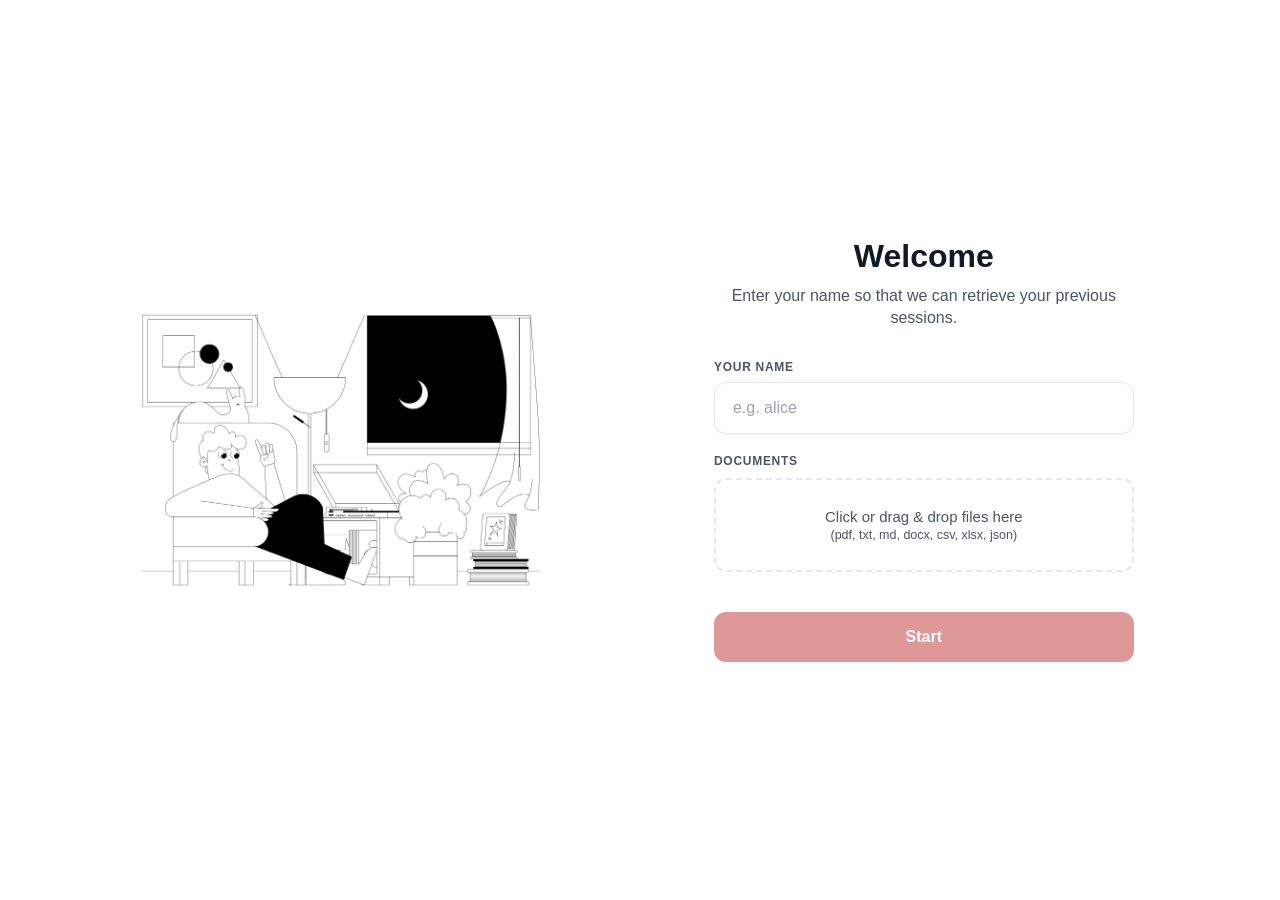
==== commit bce888b2: "better login" ====
--- a/frontend/index.html
+++ b/frontend/index.html
@@ -9,6 +9,9 @@
 <body>
 
 <div id="setup">
+  <div class="setup-graphic">
+    <img src="setup_page_graphic.jpg" alt="Research illustration">
+  </div>
   <div class="setup-card">
     <h2>Welcome</h2>
     <p class="sub">Enter your name so that we can retrieve your previous sessions.</p>
@@ -24,7 +27,7 @@
            accept=".pdf,.txt,.md,.docx,.csv,.xlsx,.json">
     <div id="fileList"></div>
 
-    <button id="startBtn" disabled>Start Session</button>
+    <button id="startBtn" disabled>Start</button>
 
     <div id="progressWrap">
       <div id="progressLabel"></div>
--- a/frontend/index.css
+++ b/frontend/index.css
@@ -7,7 +7,7 @@
   --surface: #ffffff;
   --border: #e5e7eb;
   --text: #111827;
-  --text-secondary: #6b7280;
+  --text-secondary: #4b5563;
   --agent-bg: #f3f4f6;
 }
 
@@ -17,22 +17,11 @@
 
 body {
   font-family: Inter, -apple-system, BlinkMacSystemFont, "Segoe UI", Roboto, sans-serif;
-  background: transparent;
+  background: #ffffff;
   color: var(--text);
   display: flex;
   flex-direction: column;
   -webkit-font-smoothing: antialiased;
-}
-
-body::before {
-  content: "";
-  position: fixed;
-  inset: 0;
-  background: url('setup_bg.jpg') center / cover no-repeat;
-  filter: blur(10px);
-  transform: scale(1.05);
-  z-index: 0;
-  pointer-events: none;
 }
 
 body > * { position: relative; z-index: 1; }
@@ -41,29 +30,48 @@
 #setup {
   position: fixed;
   inset: 0;
-  background: rgba(250, 250, 250, 0.22);
+  background: #ffffff;
+  display: flex;
+  align-items: center;
+  justify-content: space-between;
+  gap: 7vw;
+  padding: 40px clamp(28px, 8vw, 140px);
+  z-index: 100;
+}
+#setup.hidden { display: none; }
+.setup-graphic {
+  flex: 1 1 50%;
   display: flex;
   align-items: center;
   justify-content: center;
-  z-index: 100;
+  min-width: 0;
 }
-#setup.hidden { display: none; }
+.setup-graphic img {
+  display: block;
+  width: min(100%, 620px);
+  max-height: 82vh;
+  object-fit: contain;
+}
 .setup-card {
-  width: min(480px, 92vw);
-  background: rgba(255, 255, 255, 0.88);
+  flex: 0 1 560px;
+  width: min(560px, 92vw);
+  background: #ffffff;
   border-radius: 18px;
-  padding: 36px;
+  padding: 46px 44px;
   text-align: center;
 }
 .setup-card h2 {
-  font-size: 22px;
+  font-size: 32px;
   font-weight: 700;
-  margin-bottom: 6px;
+  line-height: 1.15;
+  margin-bottom: 10px;
 }
 .setup-card p.sub {
   color: var(--text-secondary);
-  font-size: 14px;
-  margin-bottom: 24px;
+  font-size: 16px;
+  line-height: 1.4;
+  margin: 0 auto 30px;
+  max-width: 390px;
 }
 .setup-card label {
   display: block;
@@ -73,18 +81,18 @@
   text-transform: uppercase;
   letter-spacing: 0.06em;
   color: var(--text-secondary);
-  margin: 16px 0 6px;
+  margin: 20px 0 8px;
 }
 .setup-card input[type="text"] {
   width: 100%;
   flex: unset;
   max-width: none;
-  padding: 13px 16px;
+  padding: 16px 18px;
   border-radius: 12px;
   border: 1px solid var(--border);
   background: var(--surface);
   color: var(--text);
-  font-size: 15px;
+  font-size: 16px;
   font-family: inherit;
   outline: none;
   box-shadow: 0 1px 2px rgba(17, 24, 39, 0.04);
@@ -97,12 +105,12 @@
 }
 
 .file-drop {
-  margin-top: 8px;
+  margin-top: 10px;
   border: 2px dashed var(--border);
   border-radius: 12px;
-  padding: 22px 14px;
+  padding: 28px 18px;
   color: var(--text-secondary);
-  font-size: 13px;
+  font-size: 15px;
   cursor: pointer;
   transition: border-color 0.15s ease, background 0.15s ease;
 }
@@ -122,14 +130,14 @@
 #fileList div { padding: 2px 0; word-break: break-all; }
 #startBtn {
   width: 100%;
-  margin-top: 24px;
-  padding: 13px 26px;
+  margin-top: 30px;
+  padding: 16px 26px;
   border-radius: 12px;
   border: none;
   background: var(--red);
   color: #fff;
-  font-size: 15px;
-  font-weight: 500;
+  font-size: 16px;
+  font-weight: 600;
   font-family: inherit;
   cursor: pointer;
   transition: background 0.15s ease, transform 0.05s ease;
@@ -166,3 +174,16 @@
   border-radius: 999px;
   transition: width 0.3s ease;
 }
+
+@media (max-width: 800px) {
+  #setup {
+    justify-content: center;
+    overflow-y: auto;
+    padding: 24px;
+  }
+  .setup-graphic { display: none; }
+  .setup-card {
+    flex-basis: auto;
+    width: min(560px, 100%);
+  }
+}
